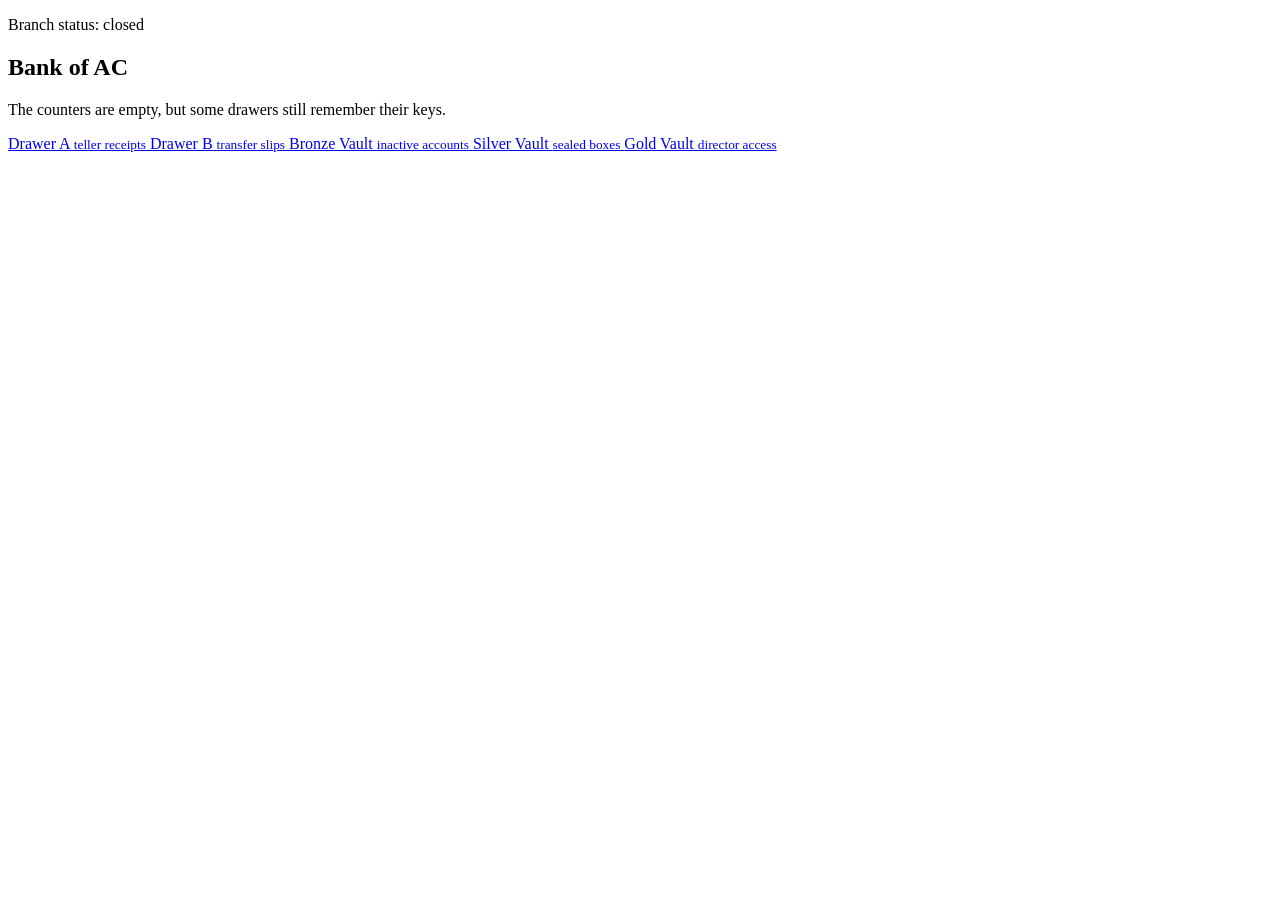
==== index.html @ 73ee23cd "add lobby floor" ====
<!doctype html>
<html lang="en">
<head>
  <meta charset="utf-8">
  <meta name="viewport" content="width=device-width, initial-scale=1">
  <title>Bank of AC</title>
  <link rel="stylesheet" href="style.css">
</head>
<body>
  <main class="layout">
    <section class="hero">
      <p class="stamp">Branch status: closed</p>
      <h1>Bank of AC</h1>
      <p>The counters are empty, but some drawers still remember their keys.</p>
    </section>

    <section class="grid" aria-label="Bank rooms">
      <a class="panel" href="drawers/a.html">
        <span>Drawer A</span>
        <small>teller receipts</small>
      </a>
      <a class="panel" href="drawers/b.html">
        <span>Drawer B</span>
        <small>transfer slips</small>
      </a>
      <a class="panel" href="vaults/bronze.html">
        <span>Bronze Vault</span>
        <small>inactive accounts</small>
      </a>
      <a class="panel" href="vaults/silver.html">
        <span>Silver Vault</span>
        <small>sealed boxes</small>
      </a>
      <a class="panel" href="vaults/gold.html">
        <span>Gold Vault</span>
        <small>director access</small>
      </a>
    </section>
  </main>
</body>
</html>
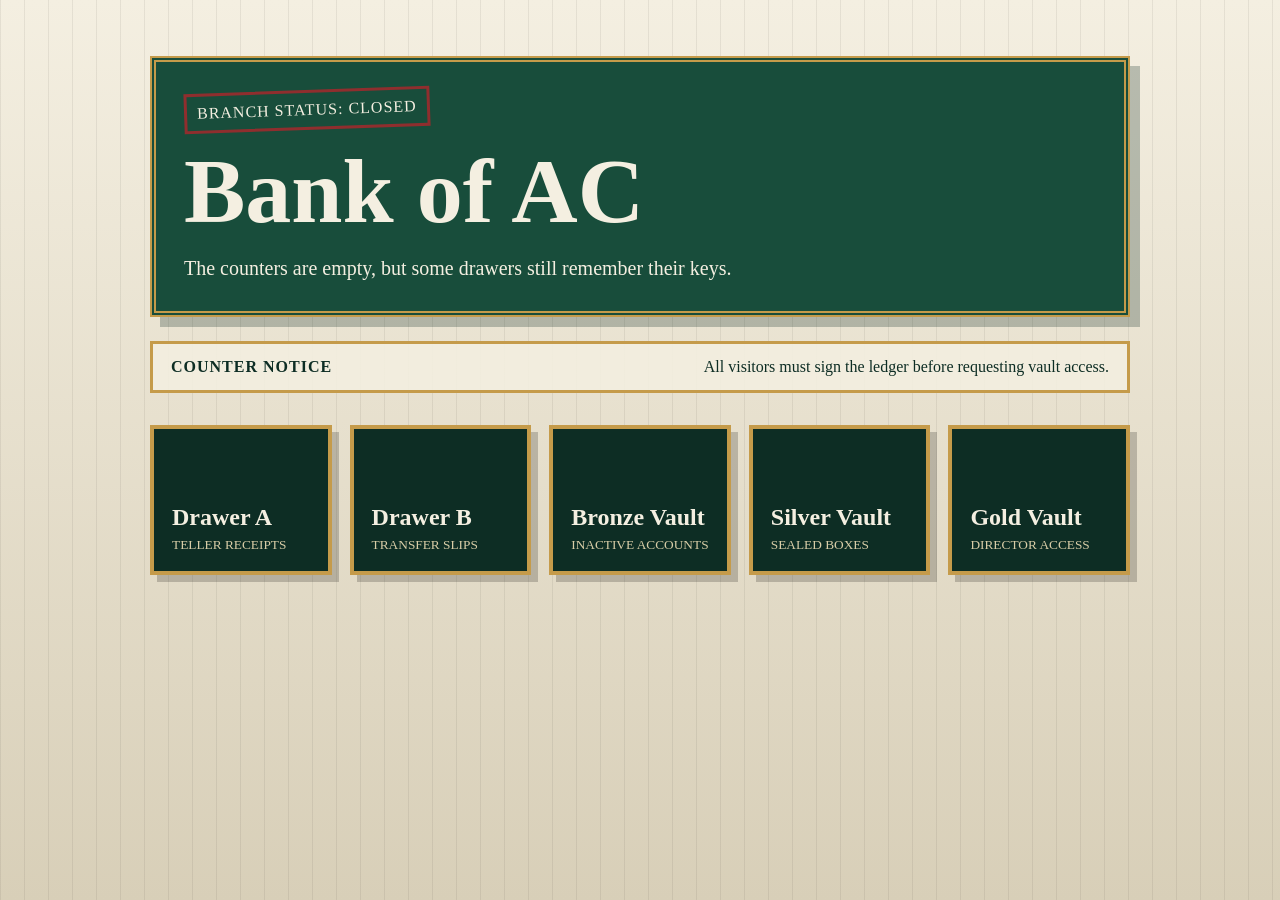
==== commit 5cf5eb48: "post counter notice" ====
--- a/index.html
+++ b/index.html
@@ -12,6 +12,11 @@
       <p class="stamp">Branch status: closed</p>
       <h1>Bank of AC</h1>
       <p>The counters are empty, but some drawers still remember their keys.</p>
+    </section>
+
+    <section class="notice">
+      <strong>Counter notice</strong>
+      <span>All visitors must sign the ledger before requesting vault access.</span>
     </section>
 
     <section class="grid" aria-label="Bank rooms">
--- a/style.css
+++ b/style.css
@@ -0,0 +1,127 @@
+:root {
+  --paper: #f4efe1;
+  --ink: #191713;
+  --green: #184d3b;
+  --green-dark: #0d2d24;
+  --brass: #c59b4a;
+  --red: #8f2e2e;
+}
+
+* {
+  box-sizing: border-box;
+}
+
+body {
+  margin: 0;
+  min-height: 100vh;
+  color: var(--ink);
+  background:
+    linear-gradient(90deg, rgba(25, 23, 19, 0.07) 1px, transparent 1px),
+    linear-gradient(var(--paper), #d8cfb8);
+  background-size: 24px 24px, auto;
+  font-family: Georgia, "Times New Roman", serif;
+}
+
+.layout {
+  width: min(980px, calc(100% - 32px));
+  margin: 0 auto;
+  padding: 56px 0;
+}
+
+.hero {
+  padding: 28px;
+  color: var(--paper);
+  background: var(--green);
+  border: 6px double var(--brass);
+  box-shadow: 10px 10px 0 rgba(13, 45, 36, 0.26);
+}
+
+.stamp {
+  display: inline-block;
+  margin: 0 0 18px;
+  padding: 8px 10px;
+  color: var(--paper);
+  border: 3px solid var(--red);
+  transform: rotate(-2deg);
+  text-transform: uppercase;
+  letter-spacing: 1px;
+}
+
+h1 {
+  margin: 0;
+  font-size: clamp(44px, 8vw, 92px);
+  line-height: 0.95;
+}
+
+.hero p:last-child {
+  max-width: 58ch;
+  margin: 18px 0 0;
+  font-size: 20px;
+  line-height: 1.5;
+}
+
+.grid {
+  display: grid;
+  grid-template-columns: repeat(auto-fit, minmax(180px, 1fr));
+  gap: 18px;
+  margin-top: 32px;
+}
+
+.notice {
+  display: flex;
+  justify-content: space-between;
+  gap: 16px;
+  margin-top: 24px;
+  padding: 14px 18px;
+  color: var(--green-dark);
+  background: rgba(244, 239, 225, 0.88);
+  border: 3px solid var(--brass);
+}
+
+.notice strong {
+  text-transform: uppercase;
+  letter-spacing: 1px;
+}
+
+.panel {
+  min-height: 150px;
+  display: grid;
+  align-content: end;
+  gap: 6px;
+  padding: 18px;
+  color: var(--paper);
+  background: var(--green-dark);
+  border: 4px solid var(--brass);
+  text-decoration: none;
+  box-shadow: 7px 7px 0 rgba(25, 23, 19, 0.22);
+}
+
+.panel:hover,
+.panel:focus-visible {
+  outline: 4px solid var(--red);
+}
+
+.panel span {
+  font-size: 24px;
+  font-weight: 700;
+}
+
+.panel small {
+  color: #d8cda7;
+  text-transform: uppercase;
+}
+
+.note {
+  padding: 24px;
+  color: var(--paper);
+  background: var(--green-dark);
+  border: 5px solid var(--brass);
+  line-height: 1.7;
+}
+
+.back {
+  display: inline-block;
+  margin-top: 20px;
+  color: var(--green-dark);
+  font-weight: 700;
+}
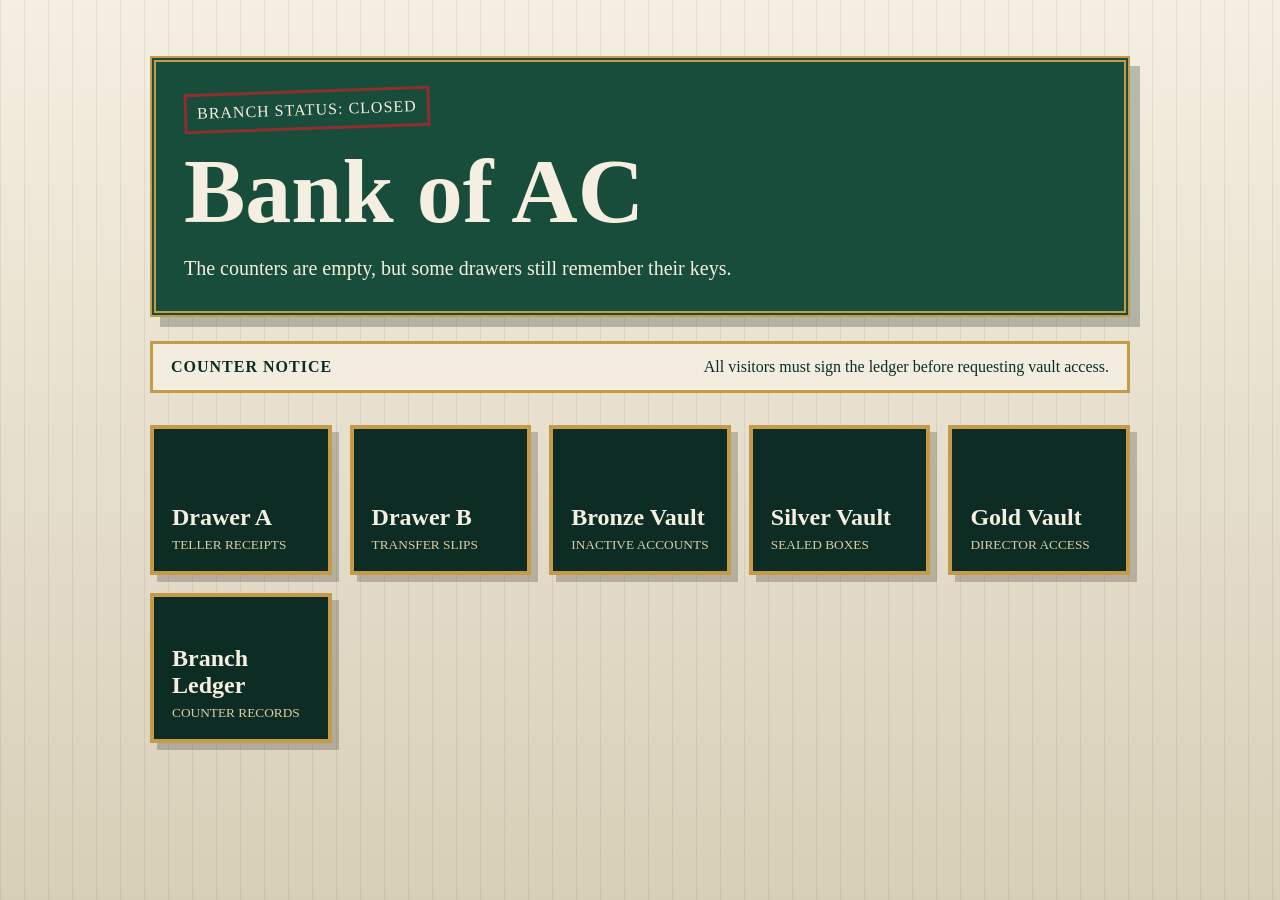
==== commit d6c241ab: "add branch ledger page" ====
--- a/index.html
+++ b/index.html
@@ -40,6 +40,10 @@
         <span>Gold Vault</span>
         <small>director access</small>
       </a>
+      <a class="panel" href="ledger.html">
+        <span>Branch Ledger</span>
+        <small>counter records</small>
+      </a>
     </section>
   </main>
 </body>
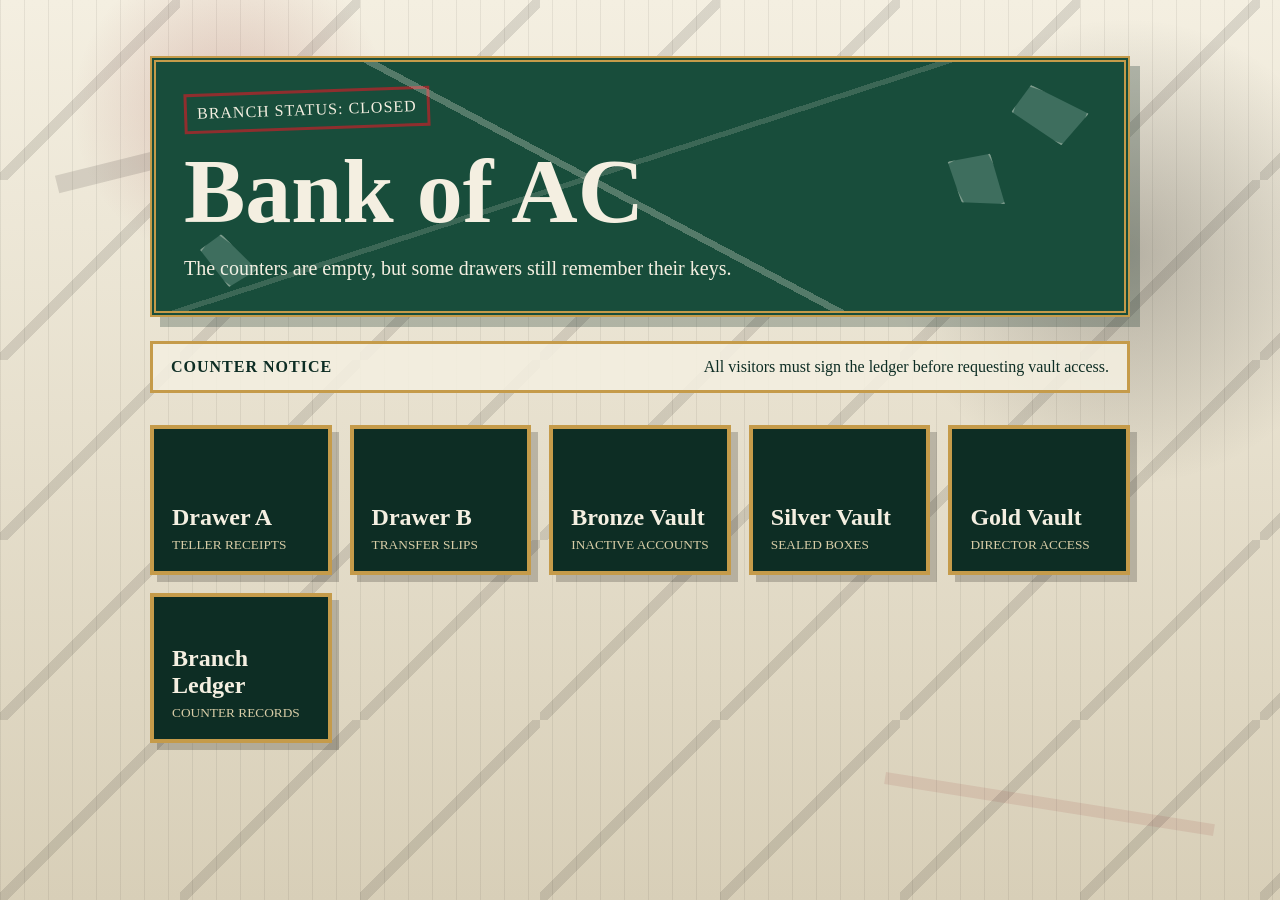
==== commit 749e26b1: "scatter broken lobby glass" ====
--- a/index.html
+++ b/index.html
@@ -9,6 +9,9 @@
 <body>
   <main class="layout">
     <section class="hero">
+      <span class="broken-pane pane-one"></span>
+      <span class="broken-pane pane-two"></span>
+      <span class="broken-pane pane-three"></span>
       <p class="stamp">Branch status: closed</p>
       <h1>Bank of AC</h1>
       <p>The counters are empty, but some drawers still remember their keys.</p>
--- a/style.css
+++ b/style.css
@@ -16,24 +16,97 @@
   min-height: 100vh;
   color: var(--ink);
   background:
+    radial-gradient(circle at 18% 12%, rgba(143, 46, 46, 0.22), transparent 12%),
+    radial-gradient(circle at 88% 28%, rgba(25, 23, 19, 0.26), transparent 18%),
+    linear-gradient(135deg, transparent 0 48%, rgba(25, 23, 19, 0.12) 48% 52%, transparent 52%),
     linear-gradient(90deg, rgba(25, 23, 19, 0.07) 1px, transparent 1px),
     linear-gradient(var(--paper), #d8cfb8);
-  background-size: 24px 24px, auto;
+  background-size: auto, auto, 180px 180px, 24px 24px, auto;
   font-family: Georgia, "Times New Roman", serif;
 }
 
 .layout {
+  position: relative;
   width: min(980px, calc(100% - 32px));
   margin: 0 auto;
   padding: 56px 0;
 }
 
+.layout::before,
+.layout::after {
+  content: "";
+  position: fixed;
+  pointer-events: none;
+  opacity: 0.3;
+}
+
+.layout::before {
+  left: 4vw;
+  top: 14vh;
+  width: 32vw;
+  height: 18px;
+  background: rgba(25, 23, 19, 0.42);
+  transform: rotate(-14deg);
+}
+
+.layout::after {
+  right: 5vw;
+  bottom: 10vh;
+  width: 26vw;
+  height: 12px;
+  background: rgba(143, 46, 46, 0.36);
+  transform: rotate(9deg);
+}
+
 .hero {
+  position: relative;
+  overflow: hidden;
   padding: 28px;
   color: var(--paper);
   background: var(--green);
   border: 6px double var(--brass);
   box-shadow: 10px 10px 0 rgba(13, 45, 36, 0.26);
+}
+
+.hero::after {
+  content: "";
+  position: absolute;
+  inset: 0;
+  pointer-events: none;
+  background:
+    linear-gradient(28deg, transparent 0 47%, rgba(244, 239, 225, 0.28) 47% 48%, transparent 48%),
+    linear-gradient(-18deg, transparent 0 54%, rgba(244, 239, 225, 0.16) 54% 55%, transparent 55%);
+}
+
+.broken-pane {
+  position: absolute;
+  background: rgba(214, 238, 232, 0.2);
+  border: 2px solid rgba(244, 239, 225, 0.34);
+  clip-path: polygon(14% 0, 100% 20%, 78% 100%, 0 66%);
+}
+
+.pane-one {
+  right: 38px;
+  top: 30px;
+  width: 74px;
+  height: 48px;
+  transform: rotate(18deg);
+}
+
+.pane-two {
+  right: 122px;
+  top: 88px;
+  width: 48px;
+  height: 64px;
+  transform: rotate(-28deg);
+}
+
+.pane-three {
+  left: 42px;
+  bottom: 30px;
+  width: 58px;
+  height: 38px;
+  transform: rotate(36deg);
 }
 
 .stamp {
@@ -125,3 +198,174 @@
   color: var(--green-dark);
   font-weight: 700;
 }
+
+.drawer-scene {
+  position: relative;
+  min-height: 260px;
+  margin-top: 26px;
+  overflow: hidden;
+  background:
+    radial-gradient(circle at 18% 24%, rgba(244, 239, 225, 0.16), transparent 22%),
+    linear-gradient(#2b2823, #15130f);
+  border: 5px solid var(--brass);
+  box-shadow: inset 0 0 48px rgba(0, 0, 0, 0.55);
+}
+
+.drawer-box {
+  position: absolute;
+  left: 50%;
+  bottom: 24px;
+  width: min(520px, calc(100% - 42px));
+  height: 158px;
+  transform: translateX(-50%);
+  perspective: 700px;
+}
+
+.drawer-face {
+  position: absolute;
+  inset: auto 0 0;
+  height: 88px;
+  background:
+    linear-gradient(90deg, rgba(255, 255, 255, 0.06), transparent 20% 80%, rgba(0, 0, 0, 0.26)),
+    #5c3b24;
+  border: 5px solid #21150d;
+  box-shadow: 0 18px 0 rgba(0, 0, 0, 0.32);
+  animation: drawer-open 1200ms cubic-bezier(0.17, 0.84, 0.44, 1) forwards;
+  transform-origin: bottom center;
+}
+
+.handle {
+  position: absolute;
+  left: 50%;
+  top: 28px;
+  width: 82px;
+  height: 22px;
+  transform: translateX(-50%);
+  border: 5px solid var(--brass);
+  border-radius: 999px;
+  background: #332111;
+}
+
+.drawer-cavity {
+  position: absolute;
+  left: 7%;
+  right: 7%;
+  bottom: 50px;
+  height: 92px;
+  background:
+    linear-gradient(135deg, rgba(255, 255, 255, 0.07), transparent 36%),
+    #17130e;
+  border: 5px solid #0c0907;
+  box-shadow: inset 0 18px 34px rgba(0, 0, 0, 0.72);
+}
+
+.dust {
+  position: absolute;
+  width: 7px;
+  height: 7px;
+  background: rgba(220, 211, 184, 0.65);
+  box-shadow:
+    23px 6px 0 rgba(220, 211, 184, 0.32),
+    56px -4px 0 rgba(220, 211, 184, 0.26),
+    96px 8px 0 rgba(220, 211, 184, 0.36),
+    136px 2px 0 rgba(220, 211, 184, 0.22);
+  animation: dust-drift 2600ms ease-in-out infinite alternate;
+}
+
+.dust-one {
+  left: 14%;
+  top: 42px;
+}
+
+.dust-two {
+  left: 42%;
+  top: 58px;
+  animation-delay: 400ms;
+}
+
+.dust-three {
+  left: 66%;
+  top: 35px;
+  animation-delay: 800ms;
+}
+
+.paper-strip {
+  position: absolute;
+  right: 24px;
+  bottom: 16px;
+  padding: 6px 10px;
+  color: #302313;
+  background: #d8cda7;
+  border: 2px solid #5b4322;
+  transform: rotate(-7deg);
+  font-size: 14px;
+  letter-spacing: 1px;
+}
+
+.glass {
+  position: absolute;
+  width: 46px;
+  height: 34px;
+  background: rgba(214, 238, 232, 0.24);
+  border: 2px solid rgba(244, 239, 225, 0.42);
+  clip-path: polygon(14% 0, 100% 18%, 72% 100%, 0 62%);
+}
+
+.shard-one {
+  left: 11%;
+  top: 40px;
+  transform: rotate(21deg);
+}
+
+.shard-two {
+  right: 16%;
+  top: 62px;
+  transform: rotate(-31deg) scale(0.82);
+}
+
+.shard-three {
+  left: 47%;
+  top: 24px;
+  transform: rotate(8deg) scale(0.58);
+}
+
+.scratch {
+  position: absolute;
+  width: 130px;
+  height: 4px;
+  background: rgba(216, 205, 167, 0.28);
+  transform: rotate(-8deg);
+}
+
+.scratch-one {
+  left: 18%;
+  bottom: 26px;
+}
+
+.scratch-two {
+  right: 16%;
+  bottom: 42px;
+  transform: rotate(11deg);
+}
+
+@keyframes drawer-open {
+  from {
+    transform: rotateX(0) translateY(0);
+  }
+
+  to {
+    transform: rotateX(-18deg) translateY(34px);
+  }
+}
+
+@keyframes dust-drift {
+  from {
+    transform: translateY(0);
+    opacity: 0.35;
+  }
+
+  to {
+    transform: translateY(-12px);
+    opacity: 0.9;
+  }
+}
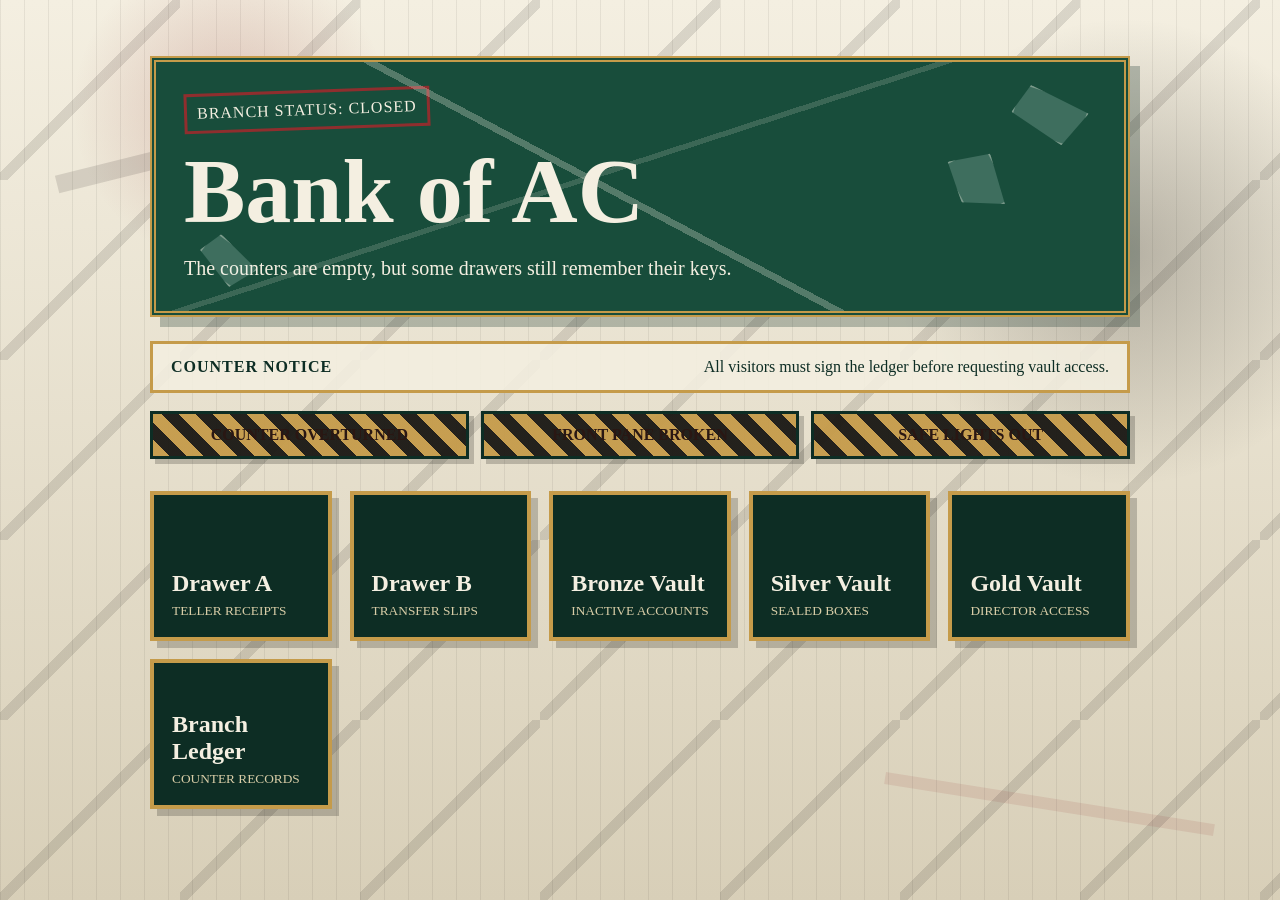
==== commit dfeb9575: "hang warning tape" ====
--- a/index.html
+++ b/index.html
@@ -20,6 +20,12 @@
     <section class="notice">
       <strong>Counter notice</strong>
       <span>All visitors must sign the ledger before requesting vault access.</span>
+    </section>
+
+    <section class="damage-strip" aria-label="Damaged lobby">
+      <span>counter overturned</span>
+      <span>front pane broken</span>
+      <span>safe lights out</span>
     </section>
 
     <section class="grid" aria-label="Bank rooms">
--- a/style.css
+++ b/style.css
@@ -154,6 +154,25 @@
 .notice strong {
   text-transform: uppercase;
   letter-spacing: 1px;
+}
+
+.damage-strip {
+  display: grid;
+  grid-template-columns: repeat(auto-fit, minmax(170px, 1fr));
+  gap: 12px;
+  margin-top: 18px;
+}
+
+.damage-strip span {
+  padding: 12px;
+  color: #2a1713;
+  background:
+    repeating-linear-gradient(45deg, rgba(197, 155, 74, 0.95) 0 12px, rgba(25, 23, 19, 0.95) 12px 24px);
+  border: 3px solid var(--green-dark);
+  font-weight: 700;
+  text-align: center;
+  text-transform: uppercase;
+  box-shadow: 5px 5px 0 rgba(25, 23, 19, 0.22);
 }
 
 .panel {
